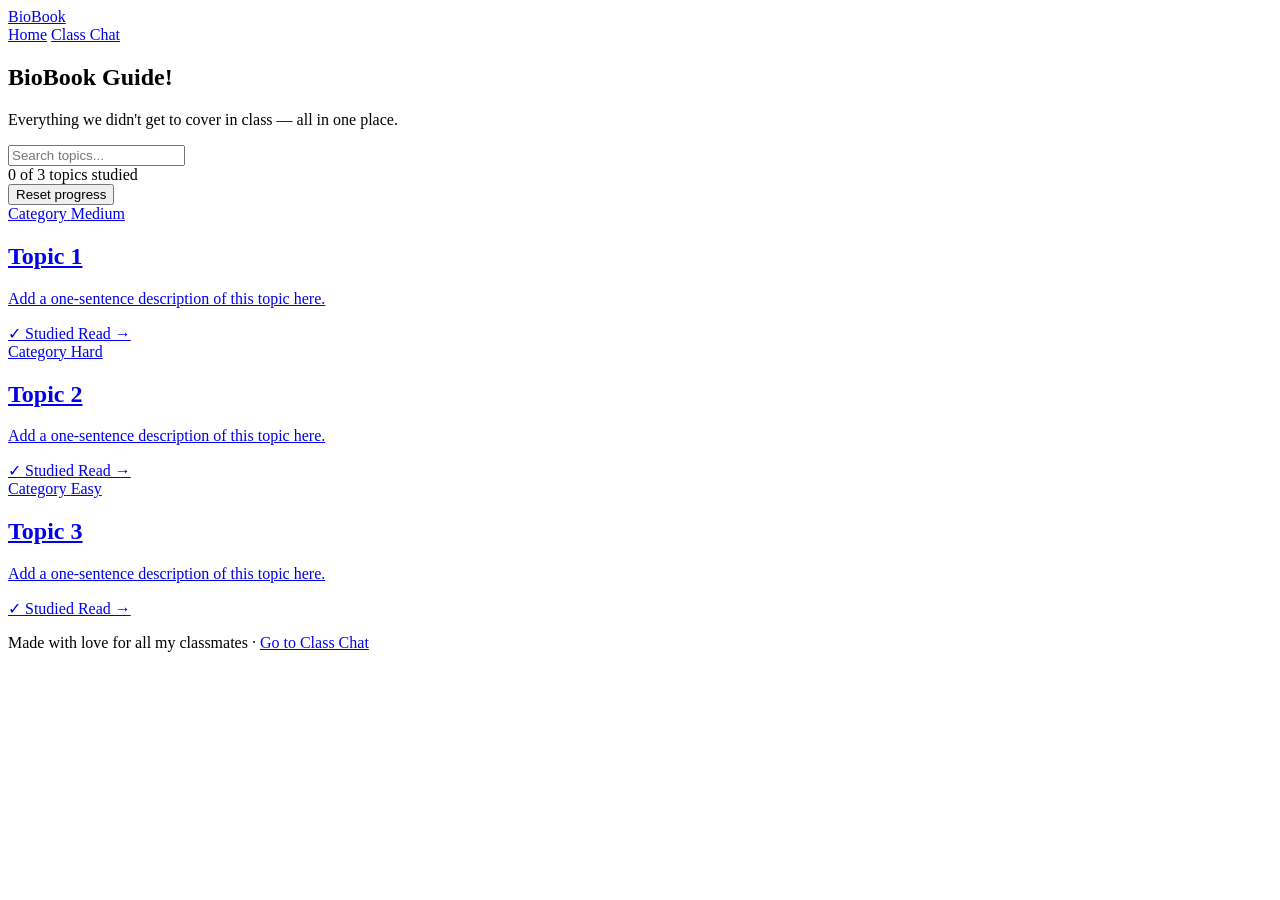
==== index.html @ aecd8d11 "Initial commit" ====
<!DOCTYPE html>
<html lang="en">
<head>
    <meta charset="UTF-8" />
    <meta name="viewport" content="width=device-width, initial-scale=1.0" />
    <title>BioBook</title>
    <link rel="stylesheet" href="css/style.css" />
</head>
<body>

<!-- ========== HEADER ========== -->
<header id="site-header">
    <div class="header-inner">
        <a href="index.html" class="site-logo">BioBook</a>
        <nav class="header-nav">
            <a href="index.html" class="nav-link active">Home</a>
            <a href="pages/chat.html" class="nav-link">Class Chat</a>
        </nav>
    </div>
</header>

<!-- ========== HERO ========== -->
<section id="hero">
    <h1>BioBook Guide!</h1>
    <p class="hero-sub">Everything we didn't get to cover in class — all in one place.</p>

    <!-- SEARCH BAR -->
    <div class="search-wrapper">
        <input
                type="text"
                id="topic-search"
                placeholder="Search topics..."
                autocomplete="off"
        />
        <div id="search-results" class="search-dropdown" hidden></div>
    </div>
</section>

<!-- ========== PROGRESS BANNER ========== -->
<section id="progress-banner">
    <div class="progress-inner">
        <span id="progress-label">0 of 0 topics studied</span>
        <div class="progress-bar-track">
            <div class="progress-bar-fill" id="progress-bar-fill"></div>
        </div>
        <button id="reset-progress-btn" class="btn-ghost">Reset progress</button>
    </div>
</section>

<!-- ========== TOPIC GRID ========== -->
<main id="topic-grid-section">
    <div id="topic-grid" class="topic-grid">
        <!-- Cards are injected by topics.js -->
    </div>
</main>

<!-- ========== FOOTER ========== -->
<footer id="site-footer">
    <p>Made with love for all my classmates · <a href="pages/chat.html">Go to Class Chat</a></p>
</footer>

<script src="js/topics.js"></script>
<script src="js/search.js"></script>
<script src="js/progress.js"></script>
</body>
</html>
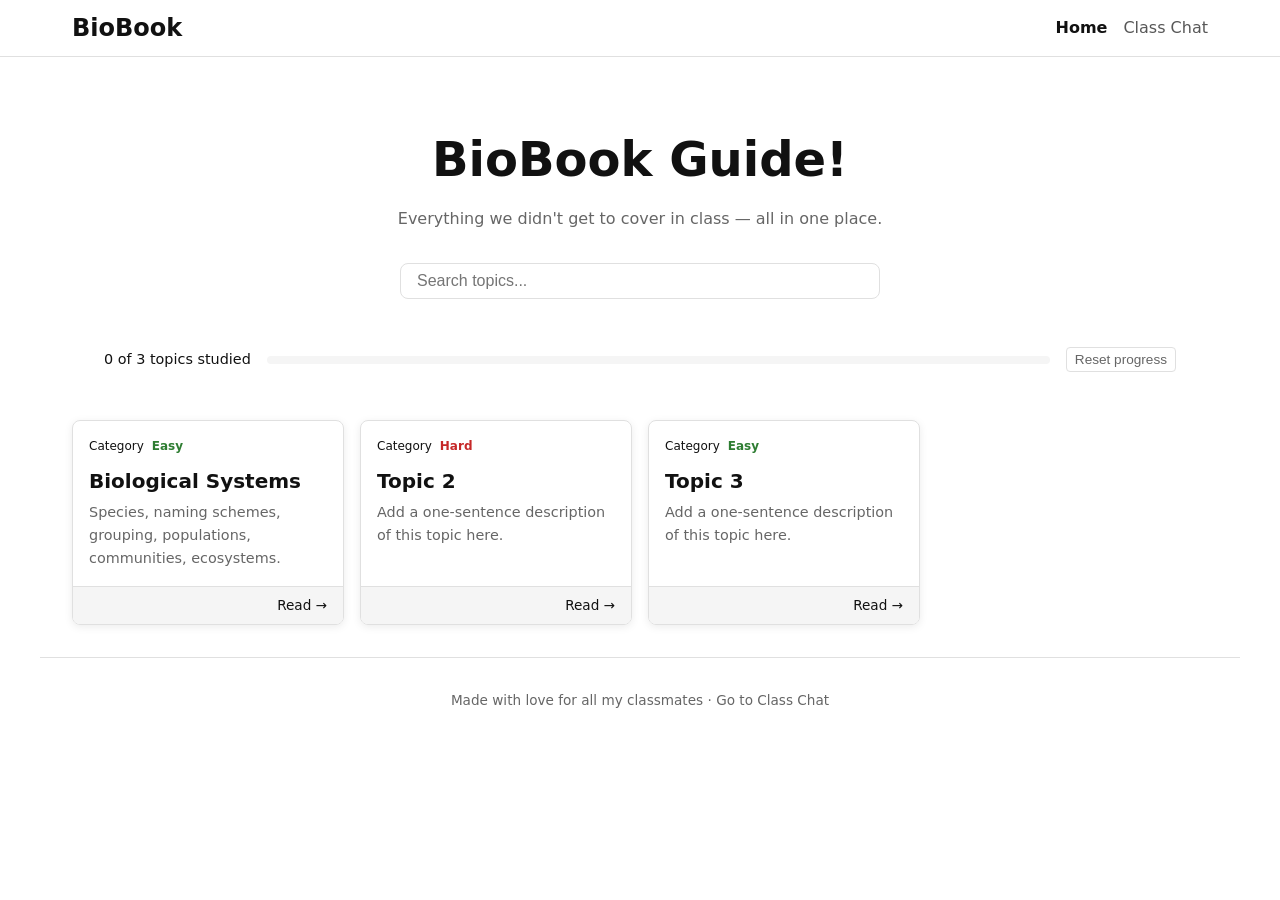
==== commit 82c79797: "Bug Fixes + Starting up the topics..." ====
--- a/index.html
+++ b/index.html
@@ -4,7 +4,7 @@
     <meta charset="UTF-8" />
     <meta name="viewport" content="width=device-width, initial-scale=1.0" />
     <title>BioBook</title>
-    <link rel="stylesheet" href="css/style.css" />
+    <link rel="stylesheet" href="css/Style.css" />
 </head>
 <body>
 
--- a/css/Style.css
+++ b/css/Style.css
@@ -0,0 +1,530 @@
+/*
+ * style.css — BioBook
+ * ====================
+ * This is the CSS skeleton. Every selector used by the HTML/JS is listed here.
+ * Fill in your own values — nothing is final yet.
+ *
+ * TABLE OF CONTENTS
+ *   0. CSS Custom Properties (design tokens)
+ *   1. Reset / Base
+ *   2. Layout
+ *   3. Header & Nav
+ *   4. Hero & Search
+ *   5. Progress Banner
+ *   6. Topic Grid & Cards
+ *   7. Topic Page
+ *   8. Chat Page
+ *   9. Buttons
+ *  10. Utilities
+ */
+
+
+/* ─── 0. CSS Custom Properties ─────────────────────────────────────────────── */
+:root {
+    /* Colours — replace with your palette */
+    --color-bg:         #ffffff;
+    --color-surface:    #f5f5f5;
+    --color-border:     #e0e0e0;
+    --color-text:       #111111;
+    --color-text-muted: #666666;
+    --color-accent:     #2e7d32;   /* primary accent */
+    --color-accent-2:   #a5d6a7;   /* lighter accent */
+    --color-danger:     #c62828;
+
+    /* Difficulty badge colours */
+    --color-easy:   #2e7d32;
+    --color-medium: #f57c00;
+    --color-hard:   #c62828;
+
+    /* Spacing */
+    --space-xs: 0.25rem;
+    --space-sm: 0.5rem;
+    --space-md: 1rem;
+    --space-lg: 2rem;
+    --space-xl: 4rem;
+
+    /* Typography */
+    --font-body:    system-ui, sans-serif;
+    --font-display: system-ui, sans-serif; /* swap for a Google Font */
+    --text-base:    1rem;
+    --text-lg:      1.25rem;
+    --text-xl:      1.5rem;
+    --text-2xl:     2rem;
+    --text-3xl:     3rem;
+
+    /* Borders & Radii */
+    --radius-sm: 4px;
+    --radius-md: 8px;
+    --radius-lg: 16px;
+
+    /* Shadows */
+    --shadow-card: 0 2px 8px rgba(0,0,0,0.08);
+}
+
+
+/* ─── 1. Reset / Base ───────────────────────────────────────────────────────── */
+*, *::before, *::after { box-sizing: border-box; margin: 0; padding: 0; }
+
+body {
+    font-family: var(--font-body);
+    font-size: var(--text-base);
+    color: var(--color-text);
+    background: var(--color-bg);
+    line-height: 1.6;
+}
+
+a { color: inherit; text-decoration: none; }
+img { max-width: 100%; display: block; }
+
+
+/* ─── 2. Layout ─────────────────────────────────────────────────────────────── */
+.header-inner,
+.progress-inner {
+    max-width: 1200px;
+    margin: 0 auto;
+    padding: 0 var(--space-lg);
+}
+
+#hero,
+#progress-banner,
+#topic-grid-section,
+#topic-header,
+#topic-content,
+#topic-nav,
+#site-footer {
+    padding: var(--space-lg);
+    max-width: 1200px;
+    margin: 0 auto;
+}
+
+
+/* ─── 3. Header & Nav ───────────────────────────────────────────────────────── */
+#site-header {
+    /* sticky top bar */
+    position: sticky;
+    top: 0;
+    z-index: 100;
+    background: var(--color-bg);
+    border-bottom: 1px solid var(--color-border);
+}
+
+.header-inner {
+    display: flex;
+    align-items: center;
+    justify-content: space-between;
+    height: 56px;
+}
+
+.site-logo {
+    font-family: var(--font-display);
+    font-size: var(--text-xl);
+    font-weight: 700;
+}
+
+.header-nav {
+    display: flex;
+    gap: var(--space-md);
+}
+
+.nav-link        { opacity: 0.7; transition: opacity 0.15s; }
+.nav-link:hover  { opacity: 1; }
+.nav-link.active { opacity: 1; font-weight: 600; }
+
+
+/* ─── 4. Hero & Search ──────────────────────────────────────────────────────── */
+#hero {
+    text-align: center;
+    padding-top: var(--space-xl);
+    padding-bottom: var(--space-lg);
+}
+
+#hero h1        { font-size: var(--text-3xl); font-family: var(--font-display); }
+.hero-sub       { color: var(--color-text-muted); margin-top: var(--space-sm); }
+
+.search-wrapper {
+    position: relative;
+    max-width: 480px;
+    margin: var(--space-lg) auto 0;
+}
+
+#topic-search {
+    width: 100%;
+    padding: var(--space-sm) var(--space-md);
+    border: 1px solid var(--color-border);
+    border-radius: var(--radius-md);
+    font-size: var(--text-base);
+}
+
+.search-dropdown {
+    position: absolute;
+    top: calc(100% + 4px);
+    left: 0;
+    right: 0;
+    background: var(--color-bg);
+    border: 1px solid var(--color-border);
+    border-radius: var(--radius-md);
+    box-shadow: var(--shadow-card);
+    z-index: 200;
+    overflow: hidden;
+}
+
+.search-result-item {
+    display: flex;
+    align-items: center;
+    justify-content: space-between;
+    padding: var(--space-sm) var(--space-md);
+    border-bottom: 1px solid var(--color-border);
+    transition: background 0.1s;
+}
+.search-result-item:last-child { border-bottom: none; }
+.search-result-item:hover      { background: var(--color-surface); }
+
+.result-title mark { background: var(--color-accent-2); border-radius: 2px; }
+.result-tag        { font-size: 0.8rem; color: var(--color-text-muted); }
+.search-no-results { padding: var(--space-md); color: var(--color-text-muted); }
+
+
+/* ─── 5. Progress Banner ────────────────────────────────────────────────────── */
+#progress-banner { padding: var(--space-md) var(--space-lg); }
+
+.progress-inner {
+    display: flex;
+    align-items: center;
+    gap: var(--space-md);
+    flex-wrap: wrap;
+}
+
+#progress-label { font-size: 0.9rem; white-space: nowrap; }
+
+.progress-bar-track {
+    flex: 1;
+    min-width: 120px;
+    height: 8px;
+    background: var(--color-surface);
+    border-radius: 99px;
+    overflow: hidden;
+}
+
+.progress-bar-fill {
+    height: 100%;
+    background: var(--color-accent);
+    border-radius: 99px;
+    transition: width 0.4s ease;
+    width: 0%;
+}
+
+
+/* ─── 6. Topic Grid & Cards ─────────────────────────────────────────────────── */
+.topic-grid {
+    display: grid;
+    grid-template-columns: repeat(auto-fill, minmax(260px, 1fr));
+    gap: var(--space-md);
+}
+
+.topic-card {
+    border: 1px solid var(--color-border);
+    border-radius: var(--radius-md);
+    box-shadow: var(--shadow-card);
+    transition: transform 0.15s, box-shadow 0.15s;
+    overflow: hidden;
+}
+.topic-card:hover {
+    transform: translateY(-2px);
+    box-shadow: 0 6px 18px rgba(0,0,0,0.12);
+}
+.topic-card.is-studied {
+    border-color: var(--color-accent);
+}
+
+.card-link   { display: flex; flex-direction: column; height: 100%; }
+.card-inner  { flex: 1; padding: var(--space-md); }
+.card-footer {
+    display: flex;
+    justify-content: space-between;
+    align-items: center;
+    padding: var(--space-sm) var(--space-md);
+    background: var(--color-surface);
+    border-top: 1px solid var(--color-border);
+}
+
+.card-top {
+    display: flex;
+    gap: var(--space-sm);
+    margin-bottom: var(--space-sm);
+    flex-wrap: wrap;
+}
+
+.card-tag   { font-size: 0.75rem; }
+.card-title { font-size: var(--text-lg); margin-bottom: var(--space-xs); }
+.card-summary { font-size: 0.9rem; color: var(--color-text-muted); }
+
+.card-difficulty               { font-size: 0.75rem; font-weight: 600; }
+.difficulty-easy               { color: var(--color-easy); }
+.difficulty-medium             { color: var(--color-medium); }
+.difficulty-hard               { color: var(--color-hard); }
+
+.studied-badge {
+    font-size: 0.8rem;
+    color: var(--color-accent);
+    opacity: 0;
+    transition: opacity 0.2s;
+}
+.topic-card.is-studied .studied-badge { opacity: 1; }
+
+.card-cta { font-size: 0.85rem; }
+
+.empty-state { padding: var(--space-lg); color: var(--color-text-muted); }
+
+
+/* ─── 7. Topic Page ─────────────────────────────────────────────────────────── */
+#topic-header { padding-top: var(--space-lg); }
+
+.topic-header-inner { max-width: 800px; }
+
+#topic-title    { font-size: var(--text-2xl); font-family: var(--font-display); }
+.topic-meta     { display: flex; gap: var(--space-sm); margin: var(--space-sm) 0; flex-wrap: wrap; }
+.topic-tag      { font-size: 0.85rem; }
+.topic-difficulty { font-size: 0.85rem; font-weight: 600; }
+
+.content-section {
+    max-width: 800px;
+    margin-bottom: var(--space-xl);
+}
+.content-section h2 {
+    font-size: var(--text-xl);
+    margin-bottom: var(--space-md);
+    border-bottom: 2px solid var(--color-border);
+    padding-bottom: var(--space-xs);
+}
+
+.topic-page-nav {
+    display: flex;
+    justify-content: space-between;
+    max-width: 800px;
+    margin: 0 auto;
+    padding: var(--space-lg);
+    gap: var(--space-md);
+}
+
+
+/* ─── 8. Chat Page ──────────────────────────────────────────────────────────── */
+#chat-page {
+    display: flex;
+    height: calc(100vh - 56px); /* full height minus header */
+    max-width: 1200px;
+    margin: 0 auto;
+    overflow: hidden;
+}
+
+/* Sidebar */
+#chat-sidebar {
+    width: 220px;
+    flex-shrink: 0;
+    border-right: 1px solid var(--color-border);
+    overflow-y: auto;
+    padding: var(--space-md);
+}
+
+#chat-sidebar h2 {
+    font-size: 0.85rem;
+    text-transform: uppercase;
+    letter-spacing: 0.05em;
+    color: var(--color-text-muted);
+    margin-bottom: var(--space-sm);
+}
+
+#chat-topic-list { list-style: none; display: flex; flex-direction: column; gap: 2px; }
+
+.channel-btn {
+    width: 100%;
+    text-align: left;
+    background: none;
+    border: none;
+    padding: var(--space-xs) var(--space-sm);
+    border-radius: var(--radius-sm);
+    cursor: pointer;
+    font-size: 0.9rem;
+    color: var(--color-text);
+    transition: background 0.1s;
+}
+.channel-btn:hover    { background: var(--color-surface); }
+.channel-btn.is-active { background: var(--color-accent); color: #fff; font-weight: 600; }
+
+/* Main chat area */
+#chat-main {
+    flex: 1;
+    display: flex;
+    flex-direction: column;
+    overflow: hidden;
+}
+
+#chat-header-bar {
+    display: flex;
+    align-items: center;
+    gap: var(--space-sm);
+    padding: var(--space-sm) var(--space-md);
+    border-bottom: 1px solid var(--color-border);
+}
+
+#chat-header-bar h2   { font-size: var(--text-lg); }
+.chat-count            { font-size: 0.85rem; color: var(--color-text-muted); }
+
+/* Name banner */
+.name-banner {
+    padding: var(--space-md);
+    background: var(--color-surface);
+    border-bottom: 1px solid var(--color-border);
+}
+.name-input-row { display: flex; gap: var(--space-sm); margin-top: var(--space-sm); }
+#username-input {
+    flex: 1;
+    padding: var(--space-xs) var(--space-sm);
+    border: 1px solid var(--color-border);
+    border-radius: var(--radius-sm);
+}
+
+/* Message list */
+#message-list {
+    flex: 1;
+    overflow-y: auto;
+    padding: var(--space-md);
+    display: flex;
+    flex-direction: column;
+    gap: var(--space-xs);
+}
+
+.chat-date-divider {
+    text-align: center;
+    font-size: 0.8rem;
+    color: var(--color-text-muted);
+    margin: var(--space-sm) 0;
+}
+.chat-date-divider span {
+    background: var(--color-surface);
+    padding: 2px var(--space-sm);
+    border-radius: 99px;
+}
+
+.chat-message {
+    display: flex;
+    gap: var(--space-sm);
+    align-items: baseline;
+    max-width: 75%;
+    background: var(--color-surface);
+    border-radius: var(--radius-md);
+    padding: var(--space-xs) var(--space-sm);
+    flex-wrap: wrap;
+}
+.chat-message.is-own {
+    align-self: flex-end;
+    background: var(--color-accent);
+    color: #fff;
+}
+
+.msg-author { font-weight: 700; font-size: 0.8rem; white-space: nowrap; }
+.msg-text   { font-size: 0.95rem; word-break: break-word; flex: 1; }
+.msg-time   { font-size: 0.75rem; opacity: 0.6; white-space: nowrap; }
+
+.chat-empty { color: var(--color-text-muted); padding: var(--space-md); text-align: center; }
+
+/* Compose */
+.chat-compose {
+    padding: var(--space-sm) var(--space-md);
+    border-top: 1px solid var(--color-border);
+}
+
+.composing-label { font-size: 0.8rem; color: var(--color-text-muted); display: block; margin-bottom: var(--space-xs); }
+
+.compose-row {
+    display: flex;
+    gap: var(--space-sm);
+}
+
+#message-input {
+    flex: 1;
+    padding: var(--space-xs) var(--space-sm);
+    border: 1px solid var(--color-border);
+    border-radius: var(--radius-md);
+    resize: none;
+    font-family: inherit;
+    font-size: var(--text-base);
+}
+
+.compose-meta {
+    display: flex;
+    justify-content: flex-end;
+    align-items: center;
+    gap: var(--space-sm);
+    margin-top: var(--space-xs);
+}
+
+.char-count { font-size: 0.8rem; color: var(--color-text-muted); }
+
+
+/* ─── 9. Buttons ─────────────────────────────────────────────────────────────── */
+.btn-primary {
+    background: var(--color-accent);
+    color: #fff;
+    border: none;
+    border-radius: var(--radius-sm);
+    padding: var(--space-xs) var(--space-md);
+    cursor: pointer;
+    font-size: var(--text-base);
+    font-weight: 600;
+    transition: opacity 0.15s;
+}
+.btn-primary:hover { opacity: 0.85; }
+
+.btn-ghost {
+    background: none;
+    border: 1px solid var(--color-border);
+    border-radius: var(--radius-sm);
+    padding: var(--space-xs) var(--space-sm);
+    cursor: pointer;
+    font-size: 0.85rem;
+    color: var(--color-text-muted);
+    transition: background 0.15s;
+}
+.btn-ghost:hover { background: var(--color-surface); }
+
+.btn-studied {
+    margin-top: var(--space-sm);
+    background: var(--color-surface);
+    border: 1px solid var(--color-border);
+    border-radius: var(--radius-sm);
+    padding: var(--space-xs) var(--space-md);
+    cursor: pointer;
+    font-size: 0.9rem;
+    transition: background 0.15s, color 0.15s, border-color 0.15s;
+}
+.btn-studied.is-studied {
+    background: var(--color-accent);
+    color: #fff;
+    border-color: var(--color-accent);
+}
+
+.btn-nav {
+    background: var(--color-surface);
+    border: 1px solid var(--color-border);
+    border-radius: var(--radius-sm);
+    padding: var(--space-xs) var(--space-md);
+    font-size: 0.9rem;
+    transition: background 0.15s;
+}
+.btn-nav:hover { background: var(--color-border); }
+
+
+/* ─── 10. Utilities ─────────────────────────────────────────────────────────── */
+#site-footer {
+    text-align: center;
+    padding: var(--space-lg);
+    color: var(--color-text-muted);
+    font-size: 0.85rem;
+    border-top: 1px solid var(--color-border);
+}
+
+@media (max-width: 640px) {
+    .topic-grid { grid-template-columns: 1fr; }
+    #chat-page  { flex-direction: column; height: auto; }
+    #chat-sidebar { width: 100%; border-right: none; border-bottom: 1px solid var(--color-border); }
+}
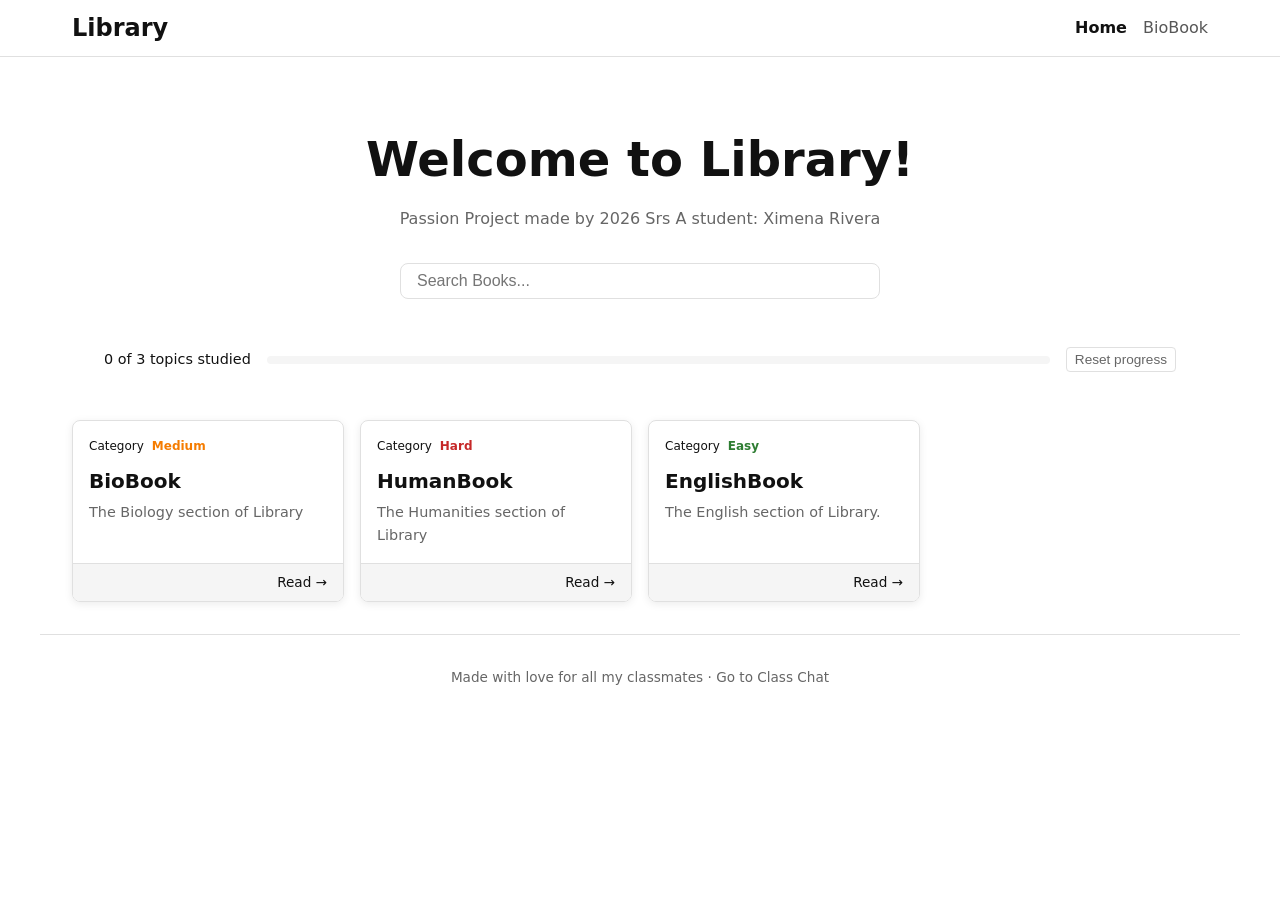
==== commit c247a7d6: "Rename Index.html to index.html" ====
--- a/index.html
+++ b/index.html
@@ -3,7 +3,7 @@
 <head>
     <meta charset="UTF-8" />
     <meta name="viewport" content="width=device-width, initial-scale=1.0" />
-    <title>BioBook</title>
+    <title>Library</title>
     <link rel="stylesheet" href="css/Style.css" />
 </head>
 <body>
@@ -11,25 +11,25 @@
 <!-- ========== HEADER ========== -->
 <header id="site-header">
     <div class="header-inner">
-        <a href="index.html" class="site-logo">BioBook</a>
+        <a href="index.html" class="site-logo">Library</a>
         <nav class="header-nav">
             <a href="index.html" class="nav-link active">Home</a>
-            <a href="pages/chat.html" class="nav-link">Class Chat</a>
+            <a href="BioBook/Index.html" class="nav-link">BioBook</a>
         </nav>
     </div>
 </header>
 
 <!-- ========== HERO ========== -->
 <section id="hero">
-    <h1>BioBook Guide!</h1>
-    <p class="hero-sub">Everything we didn't get to cover in class — all in one place.</p>
+    <h1>Welcome to Library!</h1>
+    <p class="hero-sub">Passion Project made by 2026 Srs A student: Ximena Rivera</p>
 
     <!-- SEARCH BAR -->
     <div class="search-wrapper">
         <input
                 type="text"
                 id="topic-search"
-                placeholder="Search topics..."
+                placeholder="Search Books..."
                 autocomplete="off"
         />
         <div id="search-results" class="search-dropdown" hidden></div>
@@ -39,7 +39,7 @@
 <!-- ========== PROGRESS BANNER ========== -->
 <section id="progress-banner">
     <div class="progress-inner">
-        <span id="progress-label">0 of 0 topics studied</span>
+        <span id="progress-label">0 of 0 books studied</span>
         <div class="progress-bar-track">
             <div class="progress-bar-fill" id="progress-bar-fill"></div>
         </div>
@@ -56,11 +56,11 @@
 
 <!-- ========== FOOTER ========== -->
 <footer id="site-footer">
-    <p>Made with love for all my classmates · <a href="pages/chat.html">Go to Class Chat</a></p>
+    <p>Made with love for all my classmates · <a href="Pages/chat.html">Go to Class Chat</a></p>
 </footer>
 
 <script src="js/topics.js"></script>
 <script src="js/search.js"></script>
 <script src="js/progress.js"></script>
 </body>
-</html>+</html>
--- a/css/Style.css
+++ b/css/Style.css
@@ -527,4 +527,4 @@
     .topic-grid { grid-template-columns: 1fr; }
     #chat-page  { flex-direction: column; height: auto; }
     #chat-sidebar { width: 100%; border-right: none; border-bottom: 1px solid var(--color-border); }
-}+}
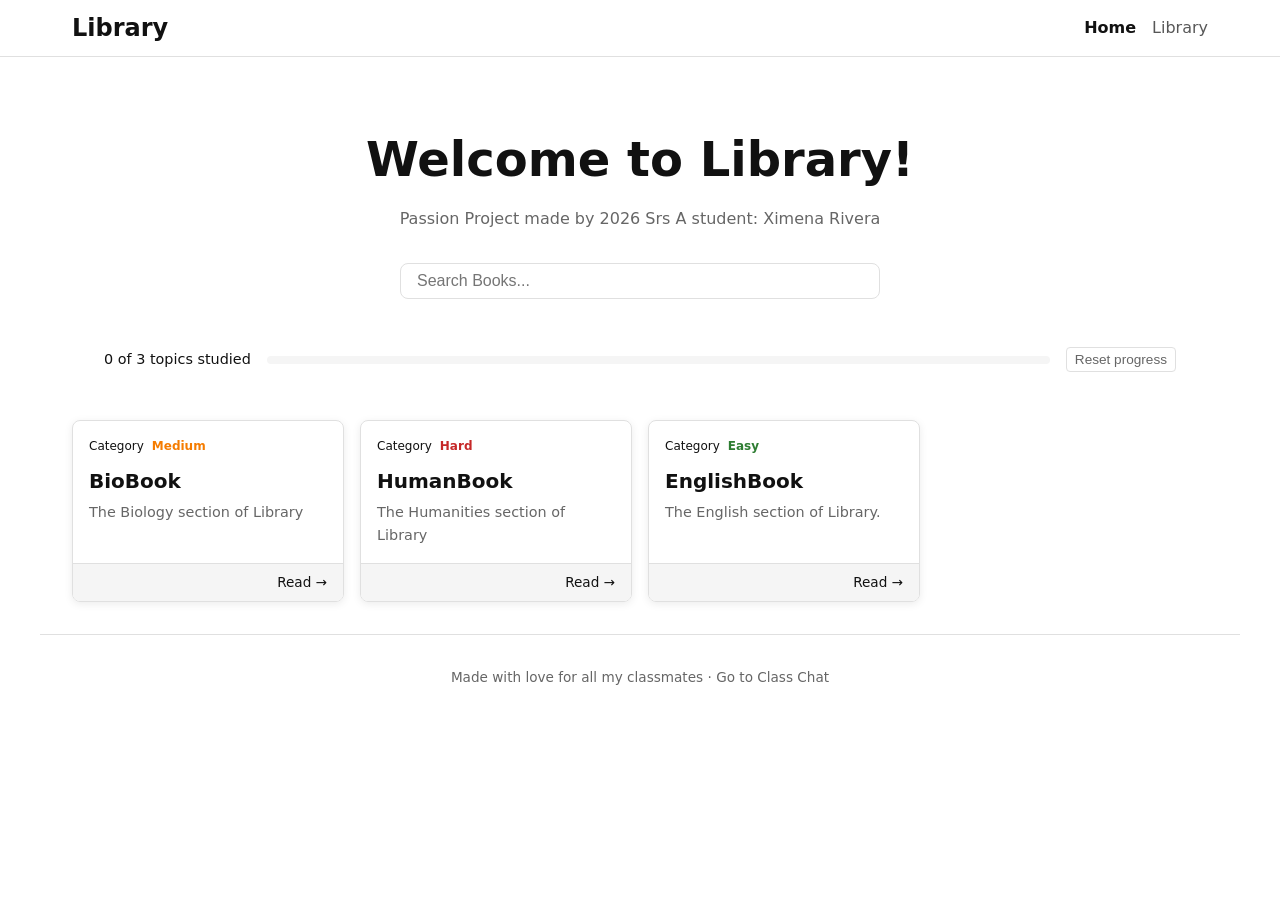
==== commit 9ba5a9a3: "Update index.html" ====
--- a/index.html
+++ b/index.html
@@ -14,7 +14,7 @@
         <a href="index.html" class="site-logo">Library</a>
         <nav class="header-nav">
             <a href="index.html" class="nav-link active">Home</a>
-            <a href="BioBook/Index.html" class="nav-link">BioBook</a>
+            <a href="Library/I=index.html" class="nav-link">Library</a>
         </nav>
     </div>
 </header>
